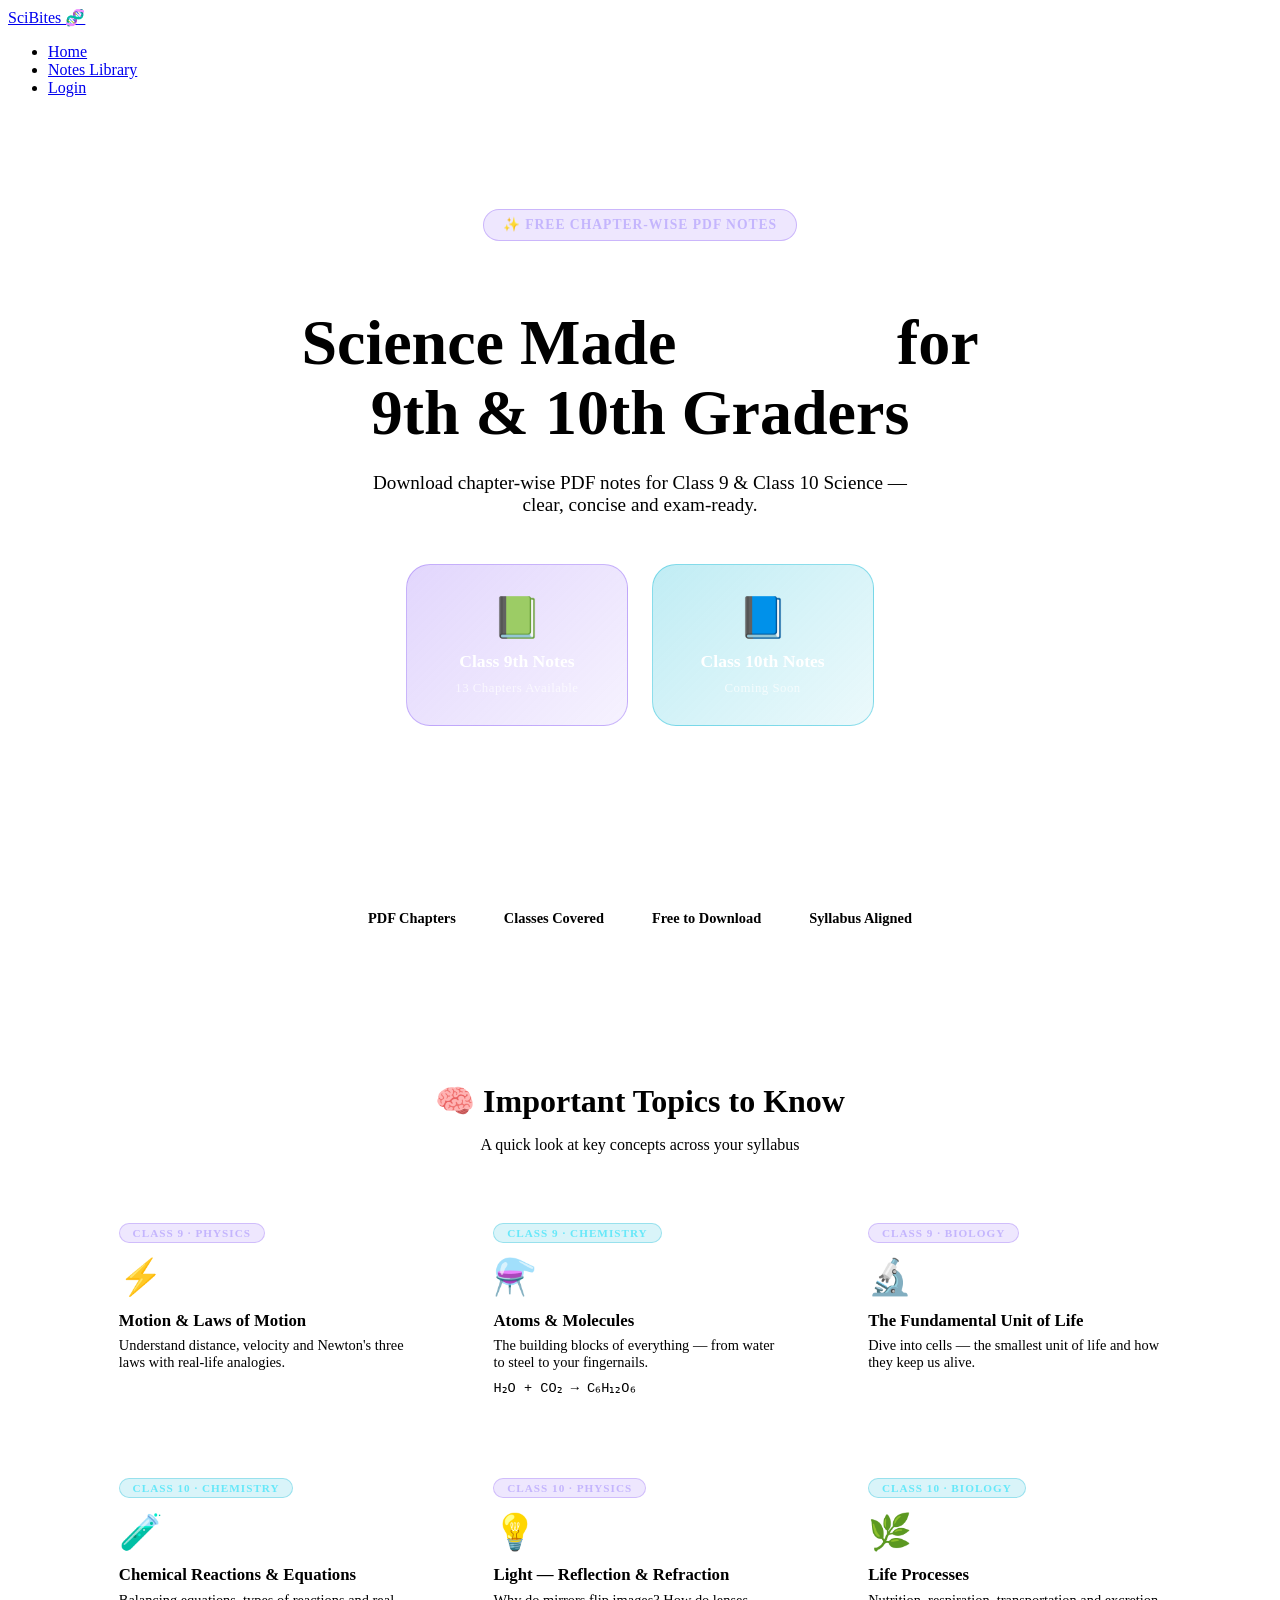
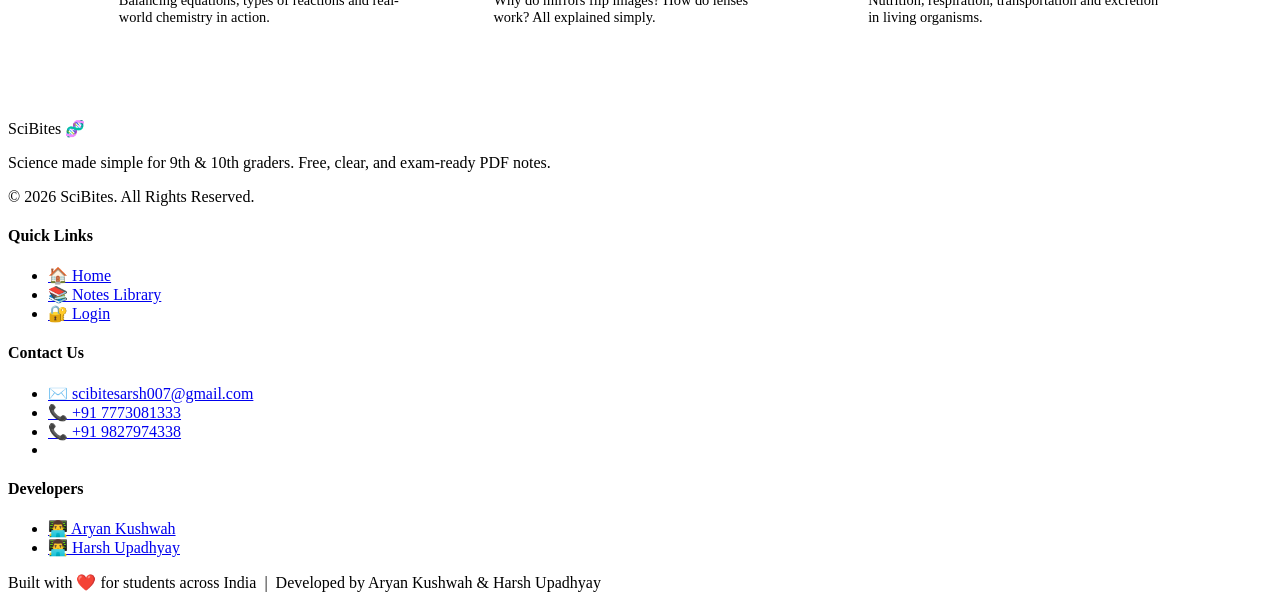
==== index.html @ 93841033 "Add files via upload" ====
<!DOCTYPE html>
<html lang="en">

<head>
    <meta charset="UTF-8">
    <meta name="viewport" content="width=device-width, initial-scale=1.0">
    <title>SciBites | Bite-Sized Science Notes</title>
    <meta name="description"
        content="Access chapter-wise PDF notes for Class 9 and Class 10 Science. Simple, clear and free.">
    <link rel="stylesheet" href="styles.css">
    <style>
        /* ── Hero ── */
        .hero {
            text-align: center;
            padding: 6rem 5% 5rem;
            position: relative;
        }

        .hero-badge {
            display: inline-block;
            background: rgba(139, 92, 246, 0.15);
            border: 1px solid rgba(139, 92, 246, 0.35);
            color: #c4b5fd;
            padding: 0.4rem 1.2rem;
            border-radius: 50px;
            font-size: 0.85rem;
            font-weight: 700;
            letter-spacing: 1px;
            text-transform: uppercase;
            margin-bottom: 1.5rem;
            animation: pulse-glow 2.5s ease-in-out infinite;
        }

        @keyframes pulse-glow {

            0%,
            100% {
                box-shadow: 0 0 0px rgba(139, 92, 246, 0.3);
            }

            50% {
                box-shadow: 0 0 18px rgba(139, 92, 246, 0.6);
            }
        }

        .hero h1 {
            font-size: clamp(2.6rem, 5vw, 5rem);
            font-weight: 800;
            line-height: 1.1;
            margin-bottom: 1.5rem;
        }

        .hero h1 span {
            background: linear-gradient(90deg, var(--accent-physics), var(--accent-chem));
            -webkit-background-clip: text;
            background-clip: text;
            -webkit-text-fill-color: transparent;
        }

        .hero p {
            font-size: 1.2rem;
            color: var(--text-secondary);
            max-width: 560px;
            margin: 0 auto 3rem;
        }

        /* ── Class Buttons ── */
        .class-btns {
            display: flex;
            justify-content: center;
            gap: 1.5rem;
            flex-wrap: wrap;
        }

        .class-card-btn {
            display: flex;
            flex-direction: column;
            align-items: center;
            gap: 0.6rem;
            padding: 1.8rem 3rem;
            border-radius: 24px;
            text-decoration: none;
            font-weight: 700;
            font-size: 1.1rem;
            color: white;
            position: relative;
            overflow: hidden;
            transition: transform 0.3s ease, box-shadow 0.3s ease;
            border: 1px solid transparent;
        }

        .class-card-btn .class-emoji {
            font-size: 2.5rem;
        }

        .class-card-btn.cls9 {
            background: linear-gradient(135deg, rgba(139, 92, 246, 0.25), rgba(139, 92, 246, 0.08));
            border-color: rgba(139, 92, 246, 0.4);
        }

        .class-card-btn.cls9:hover {
            transform: translateY(-8px);
            box-shadow: 0 20px 50px rgba(139, 92, 246, 0.35);
            border-color: var(--accent-physics);
        }

        .class-card-btn.cls10 {
            background: linear-gradient(135deg, rgba(6, 182, 212, 0.25), rgba(6, 182, 212, 0.08));
            border-color: rgba(6, 182, 212, 0.4);
        }

        .class-card-btn.cls10:hover {
            transform: translateY(-8px);
            box-shadow: 0 20px 50px rgba(6, 182, 212, 0.35);
            border-color: var(--accent-chem);
        }

        .class-card-btn .sub-label {
            font-size: 0.8rem;
            font-weight: 500;
            opacity: 0.7;
            letter-spacing: 0.5px;
        }

        /* ── Animated Topics Section ── */
        .topics-section {
            padding: 4rem 5%;
            max-width: 1100px;
            margin: 0 auto;
        }

        .topics-section h2 {
            font-size: 2rem;
            font-weight: 800;
            text-align: center;
            margin-bottom: 0.5rem;
        }

        .topics-section .section-sub {
            text-align: center;
            color: var(--text-secondary);
            font-size: 1rem;
            margin-bottom: 2.5rem;
        }

        .topics-grid {
            display: grid;
            grid-template-columns: repeat(auto-fill, minmax(260px, 1fr));
            gap: 1.5rem;
        }

        .topic-card {
            background: var(--card-bg);
            border: 1px solid var(--card-border);
            border-radius: 20px;
            padding: 1.8rem;
            position: relative;
            overflow: hidden;
            cursor: default;
            transition: transform 0.3s ease, box-shadow 0.3s ease;
        }

        .topic-card:hover {
            transform: translateY(-6px);
            box-shadow: 0 16px 40px rgba(0, 0, 0, 0.35);
        }

        /* animated glow blob */
        .topic-card .blob {
            position: absolute;
            width: 160px;
            height: 160px;
            border-radius: 50%;
            filter: blur(50px);
            opacity: 0.18;
            top: -40px;
            right: -40px;
            animation: blobFloat 4s ease-in-out infinite alternate;
        }

        @keyframes blobFloat {
            0% {
                transform: scale(1) translate(0, 0);
            }

            100% {
                transform: scale(1.2) translate(10px, 15px);
            }
        }

        .topic-card.t-phys .blob {
            background: var(--accent-physics);
        }

        .topic-card.t-chem .blob {
            background: var(--accent-chem);
        }

        .topic-icon {
            font-size: 2.2rem;
            margin-bottom: 0.8rem;
            display: block;
            position: relative;
            z-index: 1;
        }

        .topic-card h3 {
            font-size: 1.05rem;
            font-weight: 700;
            margin: 0 0 0.4rem;
            position: relative;
            z-index: 1;
        }

        .topic-card p {
            font-size: 0.9rem;
            color: var(--text-secondary);
            margin: 0;
            position: relative;
            z-index: 1;
        }

        .topic-card .class-tag {
            display: inline-block;
            font-size: 0.7rem;
            font-weight: 700;
            letter-spacing: 1px;
            text-transform: uppercase;
            padding: 0.2rem 0.8rem;
            border-radius: 50px;
            margin-bottom: 0.8rem;
            position: relative;
            z-index: 1;
        }

        .topic-card.t-phys .class-tag {
            background: rgba(139, 92, 246, 0.15);
            color: #c4b5fd;
            border: 1px solid rgba(139, 92, 246, 0.3);
        }

        .topic-card.t-chem .class-tag {
            background: rgba(6, 182, 212, 0.15);
            color: #67e8f9;
            border: 1px solid rgba(6, 182, 212, 0.3);
        }

        /* animated typing effect on one card */
        .type-text {
            font-size: 0.85rem;
            color: var(--accent-chem);
            font-family: monospace;
            overflow: hidden;
            white-space: nowrap;
            border-right: 2px solid var(--accent-chem);
            width: 0;
            animation: typing 3s steps(28, end) 1s forwards, blink 0.6s step-end infinite;
            position: relative;
            z-index: 1;
            margin-top: 0.5rem;
        }

        @keyframes typing {
            from {
                width: 0;
            }

            to {
                width: 100%;
            }
        }

        @keyframes blink {
            50% {
                border-color: transparent;
            }
        }

        /* ── Stats Bar ── */
        .stats-bar {
            display: flex;
            justify-content: center;
            gap: 3rem;
            flex-wrap: wrap;
            padding: 2rem 5%;
            border-top: 1px solid var(--card-border);
            border-bottom: 1px solid var(--card-border);
            margin: 2rem 0;
            background: rgba(255, 255, 255, 0.02);
        }

        .stat-item {
            text-align: center;
        }

        .stat-number {
            font-size: 2.2rem;
            font-weight: 800;
            background: linear-gradient(90deg, var(--accent-physics), var(--accent-chem));
            -webkit-background-clip: text;
            background-clip: text;
            -webkit-text-fill-color: transparent;
        }

        .stat-label {
            font-size: 0.9rem;
            color: var(--text-secondary);
            font-weight: 600;
        }
    </style>
</head>

<body>
    <nav>
        <a href="index.html" class="logo">SciBites 🧬</a>
        <ul class="nav-links">
            <li><a href="index.html" class="active">Home</a></li>
            <li><a href="notes.html">Notes Library</a></li>
            <li><a href="login.html" class="login-btn-nav">Login</a></li>
        </ul>
    </nav>

    <!-- ── Hero ── -->
    <header class="hero animate-in">
        <div class="hero-badge">✨ Free Chapter-Wise PDF Notes</div>
        <h1>Science Made <span>Simple</span> for<br>9th & 10th Graders</h1>
        <p>Download chapter-wise PDF notes for Class 9 & Class 10 Science — clear, concise and exam-ready.</p>

        <div class="class-btns">
            <a href="notes.html?class=9" class="class-card-btn cls9">
                <span class="class-emoji">📗</span>
                <span>Class 9th Notes</span>
                <span class="sub-label">13 Chapters Available</span>
            </a>
            <a href="notes.html?class=10" class="class-card-btn cls10">
                <span class="class-emoji">📘</span>
                <span>Class 10th Notes</span>
                <span class="sub-label">Coming Soon</span>
            </a>
        </div>
    </header>

    <!-- ── Stats Bar ── -->
    <div class="stats-bar">
        <div class="stat-item">
            <div class="stat-number">13+</div>
            <div class="stat-label">PDF Chapters</div>
        </div>
        <div class="stat-item">
            <div class="stat-number">2</div>
            <div class="stat-label">Classes Covered</div>
        </div>
        <div class="stat-item">
            <div class="stat-number">100%</div>
            <div class="stat-label">Free to Download</div>
        </div>
        <div class="stat-item">
            <div class="stat-number">CBSE</div>
            <div class="stat-label">Syllabus Aligned</div>
        </div>
    </div>

    <!-- ── Animated Topics Section ── -->
    <section class="topics-section animate-in">
        <h2>🧠 Important Topics to Know</h2>
        <p class="section-sub">A quick look at key concepts across your syllabus</p>

        <div class="topics-grid">
            <div class="topic-card t-phys">
                <div class="blob"></div>
                <span class="class-tag">Class 9 · Physics</span>
                <span class="topic-icon">⚡</span>
                <h3>Motion & Laws of Motion</h3>
                <p>Understand distance, velocity and Newton's three laws with real-life analogies.</p>
            </div>

            <div class="topic-card t-chem">
                <div class="blob"></div>
                <span class="class-tag">Class 9 · Chemistry</span>
                <span class="topic-icon">⚗️</span>
                <h3>Atoms & Molecules</h3>
                <p>The building blocks of everything — from water to steel to your fingernails.</p>
                <div class="type-text">H₂O + CO₂ → C₆H₁₂O₆</div>
            </div>

            <div class="topic-card t-phys">
                <div class="blob"></div>
                <span class="class-tag">Class 9 · Biology</span>
                <span class="topic-icon">🔬</span>
                <h3>The Fundamental Unit of Life</h3>
                <p>Dive into cells — the smallest unit of life and how they keep us alive.</p>
            </div>

            <div class="topic-card t-chem">
                <div class="blob"></div>
                <span class="class-tag">Class 10 · Chemistry</span>
                <span class="topic-icon">🧪</span>
                <h3>Chemical Reactions & Equations</h3>
                <p>Balancing equations, types of reactions and real-world chemistry in action.</p>
            </div>

            <div class="topic-card t-phys">
                <div class="blob"></div>
                <span class="class-tag">Class 10 · Physics</span>
                <span class="topic-icon">💡</span>
                <h3>Light — Reflection & Refraction</h3>
                <p>Why do mirrors flip images? How do lenses work? All explained simply.</p>
            </div>

            <div class="topic-card t-chem">
                <div class="blob"></div>
                <span class="class-tag">Class 10 · Biology</span>
                <span class="topic-icon">🌿</span>
                <h3>Life Processes</h3>
                <p>Nutrition, respiration, transportation and excretion in living organisms.</p>
            </div>
        </div>
    </section>

    <!-- Footer section -->
    <footer class="site-footer">
        <div class="footer-container" style="grid-template-columns: 2fr 1fr 1fr 1fr;">

            <!-- Brand Column -->
            <div class="footer-brand">
                <div class="footer-logo">SciBites 🧬</div>
                <p class="footer-tagline">Science made simple for 9th &amp; 10th graders. Free, clear, and exam-ready
                    PDF notes.</p>
                <p class="footer-copy">&copy; 2026 SciBites. All Rights Reserved.</p>
            </div>

            <!-- Quick Links Column -->
            <div class="footer-col">
                <h4 class="footer-heading">Quick Links</h4>
                <ul class="footer-links">
                    <li><a href="index.html">🏠 Home</a></li>
                    <li><a href="notes.html">📚 Notes Library</a></li>
                    <li><a href="login.html">🔐 Login</a></li>
                </ul>
            </div>

            <!-- Contact Column -->
            <div class="footer-col">
                <h4 class="footer-heading">Contact Us</h4>
                <ul class="footer-links">
                    <li><a href="mailto:https://mail.google.com/mail/scibitesarsh007">✉️ scibitesarsh007@gmail.com</a>
                    </li>
                    <li><a href="tel:+917773081333">📞 +91 7773081333</a></li>
                    <li><a href="tel:+919827974338">📞 +91 9827974338</a></li>
                    <li>

                        </a>
                    </li>
                </ul>
            </div>

            <!-- Developers Column -->
            <div class="footer-col">
                <h4 class="footer-heading">Developers</h4>
                <ul class="footer-links">
                    <li>
                        <a href="https://www.instagram.com/aryan_savior_07/" target="_blank" rel="noopener noreferrer">
                            👨‍💻 Aryan Kushwah
                        </a>
                    </li>
                    <li>
                        <a href="https://www.instagram.com/harsh_upadhyay_102?utm_source=ig_web_button_share_sheet&igsh=ZDNlZDc0MzIxNw=="
                            target="_blank">
                            👨‍💻 Harsh Upadhyay
                        </a>
                    </li>
                </ul>
            </div>

        </div>

        <div class="footer-bottom">
            <p>Built with ❤️ for students across India &nbsp;|&nbsp; Developed by Aryan Kushwah &amp; Harsh Upadhyay</p>
        </div>
    </footer>

    <script src="script.js"></script>
</body>

</html>
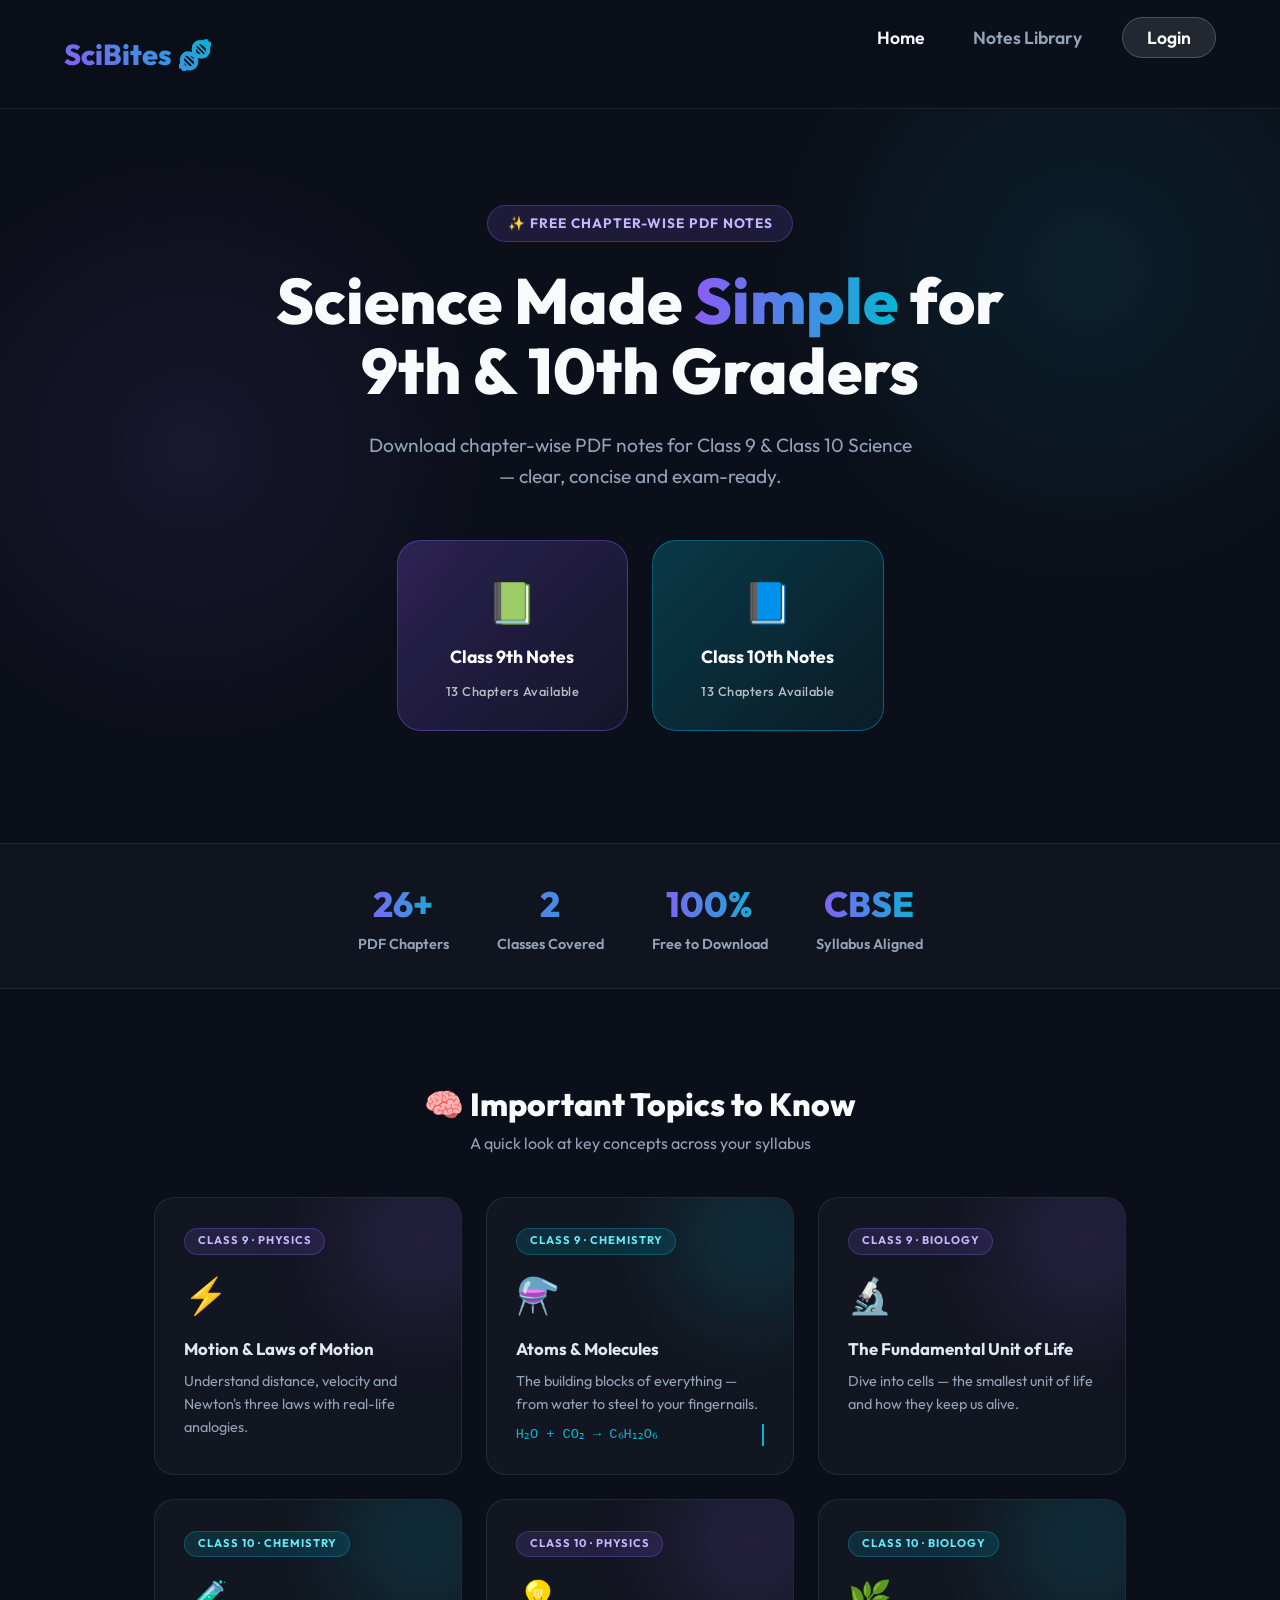
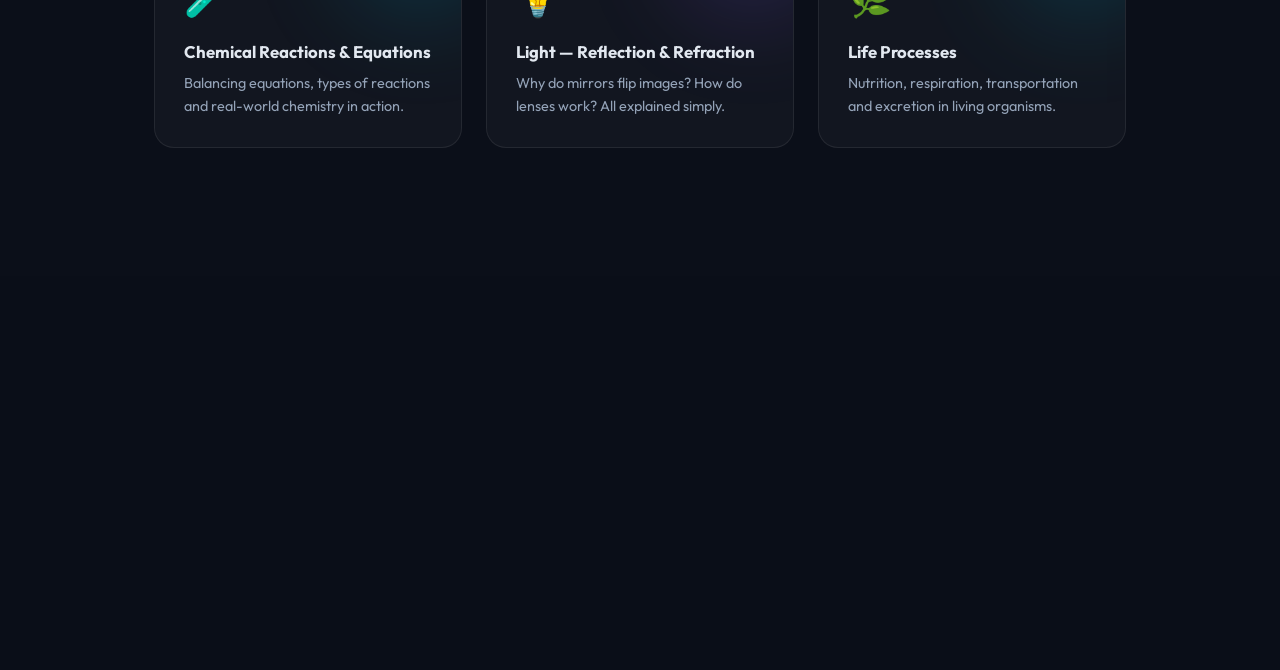
==== commit ca55e96a: "Add files via upload" ====
--- a/index.html
+++ b/index.html
@@ -335,7 +335,7 @@
             <a href="notes.html?class=10" class="class-card-btn cls10">
                 <span class="class-emoji">📘</span>
                 <span>Class 10th Notes</span>
-                <span class="sub-label">Coming Soon</span>
+                <span class="sub-label">13 Chapters Available</span>
             </a>
         </div>
     </header>
@@ -343,7 +343,7 @@
     <!-- ── Stats Bar ── -->
     <div class="stats-bar">
         <div class="stat-item">
-            <div class="stat-number">13+</div>
+            <div class="stat-number">26+</div>
             <div class="stat-label">PDF Chapters</div>
         </div>
         <div class="stat-item">
--- a/styles.css
+++ b/styles.css
@@ -0,0 +1,861 @@
+@import url('https://fonts.googleapis.com/css2?family=Outfit:wght@300;400;600;800&display=swap');
+
+:root {
+  --bg-color: #0b0f19;
+  --text-primary: #f8fafc;
+  --text-secondary: #94a3b8;
+  --accent-physics: #8b5cf6;
+  --accent-chem: #06b6d4;
+  --card-bg: rgba(255, 255, 255, 0.03);
+  --card-border: rgba(255, 255, 255, 0.08);
+}
+
+* {
+  box-sizing: border-box;
+  margin: 0;
+  padding: 0;
+}
+
+body {
+  font-family: 'Outfit', sans-serif;
+  background-color: var(--bg-color);
+  color: var(--text-primary);
+  line-height: 1.6;
+  overflow-x: hidden;
+  background-image: 
+    radial-gradient(circle at 15% 50%, rgba(139, 92, 246, 0.1), transparent 25%),
+    radial-gradient(circle at 85% 30%, rgba(6, 182, 212, 0.1), transparent 25%);
+  background-attachment: fixed;
+}
+
+/* Navbar */
+nav {
+  display: flex;
+  justify-content: space-between;
+  align-items: center;
+  padding: 1.5rem 5%;
+  background: rgba(11, 15, 25, 0.7);
+  backdrop-filter: blur(12px);
+  position: sticky;
+  top: 0;
+  z-index: 100;
+  border-bottom: 1px solid var(--card-border);
+}
+
+.logo {
+  font-size: 1.8rem;
+  font-weight: 800;
+  background: linear-gradient(45deg, var(--accent-physics), var(--accent-chem));
+  -webkit-background-clip: text;
+  background-clip: text;
+  -webkit-text-fill-color: transparent;
+  text-decoration: none;
+}
+
+.nav-links {
+  list-style: none;
+  display: flex;
+  gap: 2rem;
+  align-items: center;
+}
+
+.nav-links a {
+  color: var(--text-secondary);
+  text-decoration: none;
+  font-weight: 600;
+  transition: color 0.3s ease;
+  padding: 0.5rem;
+}
+
+.nav-links a:hover, .nav-links a.active {
+  color: var(--text-primary);
+}
+
+.login-btn-nav {
+  background: rgba(255, 255, 255, 0.1);
+  padding: 0.5rem 1.5rem !important;
+  border-radius: 50px;
+  border: 1px solid rgba(255, 255, 255, 0.2);
+  color: white !important;
+}
+.login-btn-nav:hover {
+  background: var(--accent-physics);
+  border-color: var(--accent-physics);
+  box-shadow: 0 0 15px rgba(139, 92, 246, 0.4);
+}
+
+/* Hero Section */
+.hero {
+  text-align: center;
+  padding: 6rem 5% 4rem;
+  position: relative;
+}
+
+.hero h1 {
+  font-size: clamp(2.5rem, 5vw, 4.5rem);
+  margin-bottom: 1.5rem;
+  line-height: 1.1;
+  font-weight: 800;
+}
+
+.hero p {
+  font-size: 1.2rem;
+  color: var(--text-secondary);
+  max-width: 600px;
+  margin: 0 auto;
+}
+
+/* Filter Tabs */
+.filter-tabs {
+  display: flex;
+  justify-content: center;
+  gap: 1rem;
+  margin-bottom: 3rem;
+  flex-wrap: wrap;
+}
+.filter-btn {
+  background: rgba(255, 255, 255, 0.05);
+  border: 1px solid var(--card-border);
+  color: var(--text-secondary);
+  padding: 0.7rem 2rem;
+  border-radius: 50px;
+  cursor: pointer;
+  font-weight: 600;
+  transition: all 0.3s ease;
+  font-size: 1rem;
+}
+.filter-btn:hover, .filter-btn.active {
+  background: #f8fafc;
+  color: #0b0f19;
+  box-shadow: 0 0 20px rgba(255, 255, 255, 0.2);
+}
+
+/* Cards / Content */
+.container {
+  padding: 2rem 5% 5rem;
+  max-width: 1000px;
+  margin: 0 auto;
+}
+
+.lesson-wrapper {
+  background: var(--card-bg);
+  border: 1px solid var(--card-border);
+  border-radius: 24px;
+  padding: 3rem;
+  margin-bottom: 3rem;
+  position: relative;
+  overflow: hidden;
+  box-shadow: 0 10px 40px rgba(0,0,0,0.3);
+  transition: transform 0.3s cubic-bezier(0.4, 0, 0.2, 1);
+}
+
+.lesson-wrapper::before {
+  content: "";
+  position: absolute;
+  top: 0;
+  left: 0;
+  width: 100%;
+  height: 100%;
+  background: radial-gradient(
+    800px circle at var(--mouse-x, 0) var(--mouse-y, 0),
+    rgba(255, 255, 255, 0.04),
+    transparent 40%
+  );
+  z-index: 0;
+  pointer-events: none;
+}
+
+.lesson-wrapper > * {
+  position: relative;
+  z-index: 1;
+}
+
+.lesson-wrapper:hover {
+  transform: translateY(-8px);
+}
+
+.lesson-wrapper.chem {
+    border-color: rgba(6,182,212,0.3);
+}
+
+.tag {
+  display: inline-block;
+  padding: 0.4rem 1.2rem;
+  border-radius: 50px;
+  font-size: 0.85rem;
+  font-weight: 800;
+  text-transform: uppercase;
+  letter-spacing: 1px;
+  margin-bottom: 1.5rem;
+}
+
+.tag.physics { background: rgba(139, 92, 246, 0.15); color: #c4b5fd; border: 1px solid rgba(139, 92, 246, 0.3); }
+.tag.chem { background: rgba(6, 182, 212, 0.15); color: #67e8f9; border: 1px solid rgba(6, 182, 212, 0.3); }
+
+h2 { font-size: 2.5rem; margin-bottom: 1.5rem; color: var(--text-primary); line-height: 1.2;}
+h3 { font-size: 1.6rem; margin: 2rem 0 1rem; color: #e2e8f0; }
+p { margin-bottom: 1rem; font-size: 1.1rem; }
+
+.analogy-box {
+  background: rgba(255, 255, 255, 0.03);
+  border-left: 4px solid var(--accent-physics);
+  padding: 1.5rem 2rem;
+  border-radius: 0 16px 16px 0;
+  margin: 2rem 0;
+  font-size: 1.15rem;
+  color: #e2e8f0;
+}
+
+.chem .analogy-box, .chem-page .analogy-box {
+  border-left-color: var(--accent-chem);
+}
+
+/* AI Character Video Box */
+.ai-video-box {
+  background: #050810;
+  border-radius: 16px;
+  width: 100%;
+  height: 350px;
+  margin: 2.5rem 0;
+  position: relative;
+  overflow: hidden;
+  display: flex;
+  justify-content: center;
+  align-items: center;
+  border: 1px solid var(--card-border);
+  box-shadow: 0 10px 30px rgba(0,0,0,0.5);
+}
+.ai-avatar {
+  width: 90px;
+  height: 90px;
+  background: linear-gradient(135deg, var(--accent-physics), var(--accent-chem));
+  border-radius: 50%;
+  display: flex;
+  justify-content: center;
+  align-items: center;
+  font-size: 3rem;
+  animation: float 3s ease-in-out infinite;
+  box-shadow: 0 0 40px rgba(139, 92, 246, 0.5);
+  z-index: 2;
+  border: 3px solid rgba(255,255,255,0.2);
+}
+@keyframes float {
+  0% { transform: translateY(0px) scale(1); }
+  50% { transform: translateY(-15px) scale(1.05); }
+  100% { transform: translateY(0px) scale(1); }
+}
+.play-btn-overlay {
+  position: absolute;
+  background: rgba(11, 15, 25, 0.6);
+  backdrop-filter: blur(4px);
+  width: 100%;
+  height: 100%;
+  display: flex;
+  flex-direction: column;
+  justify-content: center;
+  align-items: center;
+  z-index: 5;
+  cursor: pointer;
+  transition: all 0.3s ease;
+}
+.play-btn-overlay:hover {
+  background: rgba(11, 15, 25, 0.4);
+}
+.play-icon {
+  font-size: 5rem;
+  margin-bottom: 1rem;
+  transition: transform 0.3s ease;
+  filter: drop-shadow(0 0 10px rgba(255,255,255,0.5));
+}
+.play-btn-overlay:hover .play-icon {
+  transform: scale(1.1);
+}
+.ai-video-grid {
+  position: absolute;
+  width: 100%;
+  height: 100%;
+  background-image: linear-gradient(rgba(255,255,255,0.05) 1px, transparent 1px),
+  linear-gradient(90deg, rgba(255,255,255,0.05) 1px, transparent 1px);
+  background-size: 30px 30px;
+  z-index: 1;
+  opacity: 0.8;
+}
+
+.button {
+  display: inline-block;
+  padding: 0.9rem 2.2rem;
+  border-radius: 50px;
+  background: var(--accent-physics);
+  color: white;
+  text-decoration: none;
+  font-weight: 600;
+  transition: all 0.3s ease;
+  border: none;
+  cursor: pointer;
+  font-size: 1.05rem;
+}
+.button.chem-btn { background: var(--accent-chem); }
+
+.button:hover {
+  transform: translateY(-3px);
+  box-shadow: 0 10px 25px rgba(139, 92, 246, 0.4);
+}
+.button.chem-btn:hover {
+  box-shadow: 0 10px 25px rgba(6, 182, 212, 0.4);
+}
+
+code {
+  background: rgba(255,255,255,0.1);
+  padding: 0.2rem 0.5rem;
+  border-radius: 6px;
+  font-family: monospace;
+  color: var(--accent-chem);
+}
+
+ul {
+  padding-left: 1.5rem;
+  margin-bottom: 1.5rem;
+}
+li { margin-bottom: 0.5rem; font-size: 1.1rem; }
+
+table {
+  width: 100%;
+  border-collapse: collapse;
+  margin: 2rem 0;
+}
+
+th, td {
+  padding: 1rem;
+  border-bottom: 1px solid var(--card-border);
+  text-align: center;
+}
+
+th {
+  background: rgba(255,255,255,0.02);
+  color: var(--text-secondary);
+  font-weight: 600;
+}
+
+/* Login Page Styles */
+.login-container {
+  display: flex;
+  justify-content: center;
+  align-items: center;
+  min-height: 80vh;
+  padding: 2rem;
+}
+.login-card {
+  background: var(--card-bg);
+  border: 1px solid var(--card-border);
+  padding: 3rem;
+  border-radius: 24px;
+  width: 100%;
+  max-width: 450px;
+  box-shadow: 0 10px 40px rgba(0,0,0,0.3);
+  backdrop-filter: blur(10px);
+}
+.login-card h2 {
+  text-align: center;
+  margin-bottom: 2rem;
+}
+.input-group {
+  margin-bottom: 1.5rem;
+  flex-direction: column;
+}
+.input-group label {
+  display: block;
+  margin-bottom: 0.5rem;
+  font-weight: 600;
+  color: var(--text-secondary);
+}
+.input-group input, .input-group select {
+  width: 100%;
+  padding: 1rem;
+  border-radius: 12px;
+  background: rgba(0, 0, 0, 0.2);
+  border: 1px solid var(--card-border);
+  color: white;
+  font-family: inherit;
+  font-size: 1rem;
+  transition: border-color 0.3s ease;
+}
+.input-group select option {
+  background: var(--bg-color);
+  color: white;
+}
+.input-group input:focus, .input-group select:focus {
+  outline: none;
+  border-color: var(--accent-physics);
+}
+
+/* Animations */
+@keyframes fadeIn {
+  from { opacity: 0; transform: translateY(30px); }
+  to { opacity: 1; transform: translateY(0); }
+}
+
+.animate-in {
+  animation: fadeIn 0.8s cubic-bezier(0.4, 0, 0.2, 1) forwards;
+}
+
+/* AI Video Player Layout components */
+.ai-video-player {
+  width: 100%;
+  height: 100%;
+  border-radius: 16px;
+  display: flex;
+  flex-direction: column;
+  justify-content: flex-end;
+  align-items: center;
+  position: relative;
+  overflow: hidden;
+  box-shadow: inset 0 0 50px rgba(0,0,0,0.8);
+  padding-bottom: 2rem;
+}
+
+.ai-video-bg {
+  position: absolute;
+  top: 0;
+  left: 0;
+  width: 100%;
+  height: 100%;
+  object-fit: cover;
+  z-index: 0;
+}
+.byjus-ken-burns {
+  animation: kenBurns 20s ease-out infinite alternate;
+}
+@keyframes kenBurns {
+  0% { transform: scale(1) translate(0, 0); }
+  100% { transform: scale(1.15) translate(-2%, 2%); }
+}
+
+.ai-video-overlay-gradient {
+  position: absolute;
+  top: 0;
+  left: 0;
+  width: 100%;
+  height: 100%;
+  background: linear-gradient(to top, rgba(0,0,0,0.9) 0%, rgba(0,0,0,0.1) 50%, rgba(0,0,0,0.4) 100%);
+  z-index: 1;
+}
+
+.byjus-teacher-container {
+  position: absolute;
+  bottom: 0px;
+  right: 5%;
+  width: 250px;
+  height: 250px;
+  z-index: 2;
+  display: flex;
+  align-items: flex-end;
+}
+.ai-video-teacher-img {
+  width: 100%;
+  height: auto;
+  object-fit: contain;
+  filter: drop-shadow(0 0 20px rgba(255,255,255,0.2));
+  transform-origin: bottom center;
+}
+
+.ai-talking-image {
+  animation: talk-nod 0.5s infinite alternate;
+}
+
+@keyframes talk-nod {
+  0% { transform: scale(1) rotate(0deg); }
+  100% { transform: scale(1.02) rotate(2deg); }
+}
+
+.ai-subtitles-container.byjus-subs {
+  width: 85%;
+  background: rgba(0,0,0,0.6);
+  border: 1px solid rgba(255,255,255,0.1);
+  backdrop-filter: blur(8px);
+  border-radius: 16px;
+  padding: 1.5rem 0;
+  margin-right: 150px; /* Make space for teacher */
+  min-height: 90px;
+  display: flex;
+  justify-content: center;
+  align-items: center;
+  position: relative;
+  z-index: 3;
+  margin-bottom: 1rem;
+}
+.ai-progress-bar {
+  position: absolute;
+  bottom: 0;
+  left: 0;
+  width: 100%;
+  height: 6px;
+  background: rgba(255,255,255,0.1);
+  z-index: 4;
+}
+.ai-progress-fill {
+  height: 100%;
+  width: 0%;
+  background: linear-gradient(90deg, var(--accent-physics), var(--accent-chem));
+}
+
+/* ── Footer ── */
+.site-footer {
+  margin-top: 4rem;
+  background: rgba(11, 15, 25, 0.85);
+  backdrop-filter: blur(16px);
+  border-top: 1px solid var(--card-border);
+  position: relative;
+  overflow: hidden;
+}
+
+/* subtle purple-cyan glow blobs in the footer background */
+.site-footer::before {
+  content: "";
+  position: absolute;
+  width: 350px;
+  height: 350px;
+  border-radius: 50%;
+  background: radial-gradient(circle, rgba(139, 92, 246, 0.12), transparent 70%);
+  top: -100px;
+  left: -80px;
+  pointer-events: none;
+}
+
+.site-footer::after {
+  content: "";
+  position: absolute;
+  width: 300px;
+  height: 300px;
+  border-radius: 50%;
+  background: radial-gradient(circle, rgba(6, 182, 212, 0.1), transparent 70%);
+  bottom: -80px;
+  right: -60px;
+  pointer-events: none;
+}
+
+.footer-container {
+  max-width: 1100px;
+  margin: 0 auto;
+  padding: 4rem 5% 2rem;
+  display: grid;
+  grid-template-columns: 2fr 1fr 1fr;
+  gap: 3rem;
+  position: relative;
+  z-index: 1;
+}
+
+/* Brand column */
+.footer-brand {
+  display: flex;
+  flex-direction: column;
+  gap: 0.9rem;
+}
+
+.footer-logo {
+  font-size: 1.8rem;
+  font-weight: 800;
+  background: linear-gradient(90deg, var(--accent-physics), var(--accent-chem));
+  -webkit-background-clip: text;
+  background-clip: text;
+  -webkit-text-fill-color: transparent;
+  width: fit-content;
+}
+
+.footer-tagline {
+  font-size: 0.95rem;
+  color: var(--text-secondary);
+  line-height: 1.65;
+  max-width: 280px;
+  margin: 0;
+}
+
+.footer-copy {
+  font-size: 0.82rem;
+  color: rgba(148, 163, 184, 0.6);
+  margin: 0;
+  margin-top: auto;
+}
+
+/* Link columns */
+.footer-col {
+  display: flex;
+  flex-direction: column;
+  gap: 1rem;
+}
+
+.footer-heading {
+  font-size: 0.78rem;
+  font-weight: 700;
+  letter-spacing: 1.5px;
+  text-transform: uppercase;
+  color: var(--text-secondary);
+  margin-bottom: 0.3rem;
+}
+
+.footer-links {
+  list-style: none;
+  padding: 0;
+  margin: 0;
+  display: flex;
+  flex-direction: column;
+  gap: 0.65rem;
+}
+
+.footer-links li a {
+  color: var(--text-secondary);
+  text-decoration: none;
+  font-size: 0.95rem;
+  font-weight: 500;
+  padding: 0.35rem 0;
+  display: inline-block;
+  position: relative;
+  transition: color 0.25s ease;
+}
+
+/* animated underline effect on hover */
+.footer-links li a::after {
+  content: "";
+  position: absolute;
+  bottom: 0;
+  left: 0;
+  width: 0%;
+  height: 1px;
+  background: linear-gradient(90deg, var(--accent-physics), var(--accent-chem));
+  transition: width 0.3s ease;
+}
+
+.footer-links li a:hover {
+  color: var(--text-primary);
+}
+
+.footer-links li a:hover::after {
+  width: 100%;
+}
+
+/* Bottom bar */
+.footer-bottom {
+  border-top: 1px solid var(--card-border);
+  padding: 1.2rem 5%;
+  text-align: center;
+  position: relative;
+  z-index: 1;
+}
+
+.footer-bottom p {
+  font-size: 0.88rem;
+  color: rgba(148, 163, 184, 0.55);
+  margin: 0;
+}
+
+/* Responsive footer */
+@media (max-width: 768px) {
+  .footer-container {
+    grid-template-columns: 1fr;
+    gap: 2rem;
+  }
+
+  .footer-tagline {
+    max-width: 100%;
+  }
+}
+
+/* User Profile Icon */
+.user-profile {
+  display: flex;
+  align-items: center;
+  gap: 0.8rem;
+  background: rgba(139, 92, 246, 0.15);
+  padding: 0.4rem 1rem;
+  border-radius: 50px;
+  border: 1px solid rgba(139, 92, 246, 0.3);
+  cursor: pointer;
+  transition: all 0.3s ease;
+}
+
+.user-profile:hover {
+  background: rgba(139, 92, 246, 0.25);
+  border-color: var(--accent-physics);
+}
+
+.user-icon {
+  font-size: 1.2rem;
+}
+
+.user-name {
+  font-size: 0.9rem;
+  font-weight: 700;
+  color: var(--text-primary);
+}
+
+/* Enhanced Toast Notification */
+.toast {
+  position: fixed;
+  top: 2rem;
+  right: 2rem;
+  background: linear-gradient(135deg, rgba(11, 15, 25, 0.95), rgba(30, 41, 59, 0.95));
+  backdrop-filter: blur(16px);
+  border: 1px solid rgba(6, 182, 212, 0.5);
+  padding: 1.2rem 2.5rem;
+  border-radius: 20px;
+  color: white;
+  z-index: 1000;
+  display: flex;
+  align-items: center;
+  gap: 1.2rem;
+  box-shadow: 
+    0 20px 50px rgba(0,0,0,0.6),
+    0 0 20px rgba(6, 182, 212, 0.2);
+  transform: translateX(140%) scale(0.9);
+  transition: all 0.6s cubic-bezier(0.68, -0.55, 0.265, 1.55);
+  overflow: hidden;
+}
+
+.toast::before {
+  content: "";
+  position: absolute;
+  top: 0;
+  left: 0;
+  width: 100%;
+  height: 4px;
+  background: linear-gradient(90deg, var(--accent-physics), var(--accent-chem));
+  animation: toastProgress 3s linear forwards;
+}
+
+@keyframes toastProgress {
+  from { width: 0%; }
+  to { width: 100%; }
+}
+
+.toast.show {
+  transform: translateX(0) scale(1);
+}
+
+.toast-icon {
+  font-size: 1.8rem;
+  background: rgba(6, 182, 212, 0.15);
+  width: 45px;
+  height: 45px;
+  display: flex;
+  align-items: center;
+  justify-content: center;
+  border-radius: 12px;
+  color: var(--accent-chem);
+  filter: drop-shadow(0 0 10px rgba(6, 182, 212, 0.4));
+}
+
+.toast-message {
+  font-weight: 700;
+  font-size: 1.05rem;
+  letter-spacing: 0.3px;
+  background: linear-gradient(90deg, #fff, #cbd5e1);
+  -webkit-background-clip: text;
+  background-clip: text;
+  -webkit-text-fill-color: transparent;
+}
+
+/* Custom Modal Styles */
+.modal-overlay {
+  position: fixed;
+  top: 0;
+  left: 0;
+  width: 100%;
+  height: 100%;
+  background: rgba(0, 0, 0, 0.85);
+  backdrop-filter: blur(12px);
+  display: flex;
+  justify-content: center;
+  align-items: center;
+  z-index: 2000;
+  opacity: 0;
+  pointer-events: none;
+  transition: all 0.4s ease;
+}
+
+.modal-overlay.show {
+  opacity: 1;
+  pointer-events: auto;
+}
+
+.modal-card {
+  background: linear-gradient(135deg, #0f172a, #1e293b);
+  border: 1px solid rgba(255, 255, 255, 0.1);
+  padding: 3rem;
+  border-radius: 32px;
+  max-width: 420px;
+  width: 90%;
+  text-align: center;
+  box-shadow: 0 40px 100px rgba(0,0,0,0.7);
+  transform: scale(0.8) translateY(20px);
+  transition: all 0.5s cubic-bezier(0.68, -0.6, 0.32, 1.6);
+}
+
+.modal-overlay.show .modal-card {
+  transform: scale(1) translateY(0);
+}
+
+.modal-icon {
+  font-size: 3.5rem;
+  margin-bottom: 1.5rem;
+  display: inline-block;
+  animation: pulseLogout 2s infinite;
+}
+
+@keyframes pulseLogout {
+  0% { transform: scale(1); }
+  50% { transform: scale(1.1); filter: drop-shadow(0 0 10px rgba(139,92,246,0.5)); }
+  100% { transform: scale(1); }
+}
+
+.modal-card h3 {
+  font-size: 2rem;
+  font-weight: 800;
+  margin-bottom: 1rem;
+  color: white;
+}
+
+.modal-card p {
+  color: var(--text-secondary);
+  font-size: 1.1rem;
+  margin-bottom: 2.5rem;
+}
+
+.modal-btns {
+  display: flex;
+  gap: 1.2rem;
+  justify-content: center;
+}
+
+.modal-btn {
+  padding: 1rem 2.2rem;
+  border-radius: 50px;
+  font-weight: 700;
+  cursor: pointer;
+  transition: all 0.3s cubic-bezier(0.4, 0, 0.2, 1);
+  border: none;
+  font-size: 1rem;
+  flex: 1;
+}
+
+.modal-btn-confirm {
+  background: var(--accent-physics);
+  color: white;
+  box-shadow: 0 10px 20px rgba(139, 92, 246, 0.3);
+}
+
+.modal-btn-confirm:hover {
+  transform: translateY(-3px);
+  box-shadow: 0 15px 30px rgba(139, 92, 246, 0.5);
+}
+
+.modal-btn-cancel {
+  background: rgba(255, 255, 255, 0.05);
+  color: white;
+  border: 1px solid var(--card-border);
+}
+
+.modal-btn-cancel:hover {
+  background: rgba(255, 255, 255, 0.1);
+  transform: translateY(-2px);
+}
+
+
